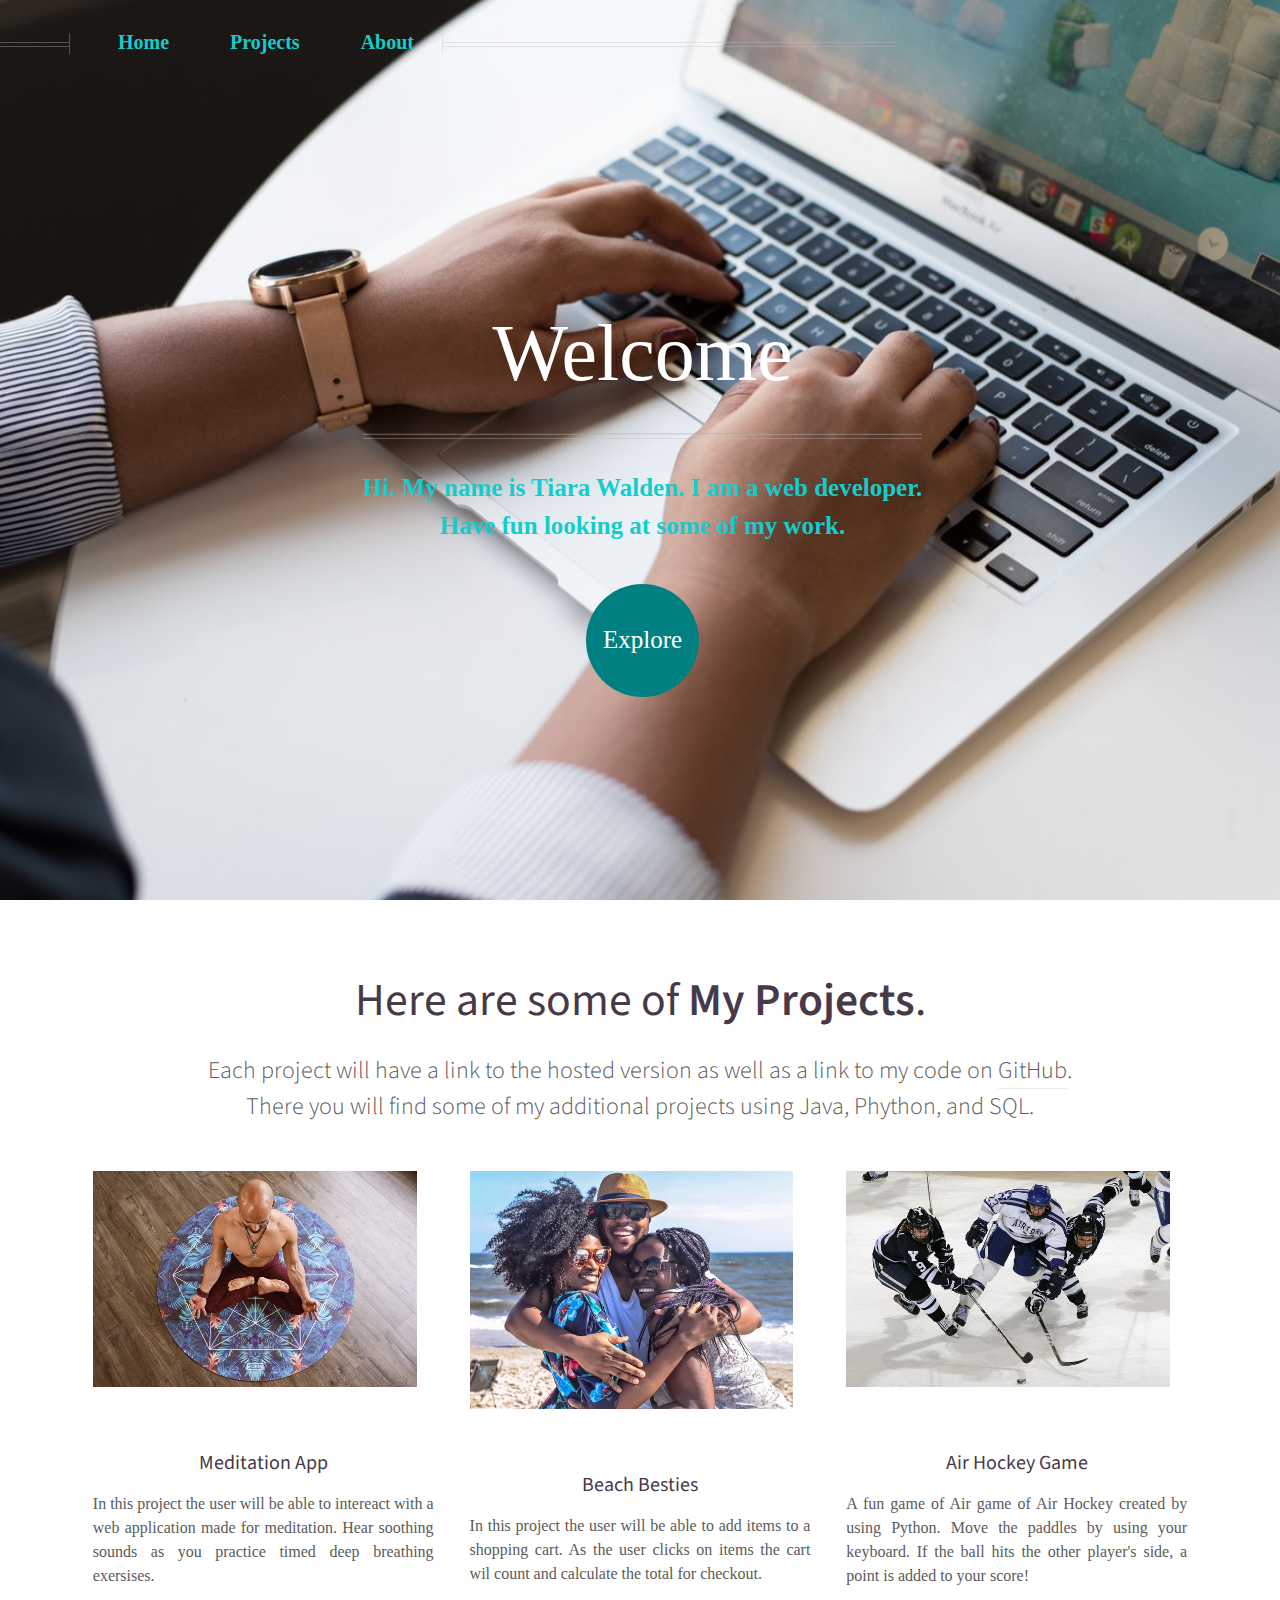
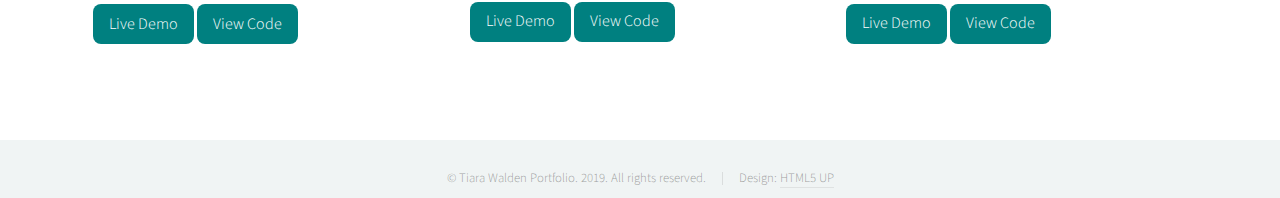
==== index.html @ 6668cae2 "Add files via upload" ====
<!DOCTYPE HTML>

<html>
	<head>
		<title>Tiara Walden's Portfolio</title>
		<meta charset="utf-8" />
		<meta name="viewport" content="width=device-width, initial-scale=1, user-scalable=no" />
		<link rel="stylesheet" href="assets/css/main.css" />
		<noscript><link rel="stylesheet" href="assets/css/noscript.css" /></noscript>
	</head>
	<body class="homepage is-preload">
		<div id="page-wrapper">

			<!-- Header -->
				<div id="header">

					<!-- Inner -->
						<div class="inner">
							<header>
								<h1><a href="index.html" id="logo">Welcome</a></h1>
								<hr />
								
								<p>Hi. My name is Tiara Walden. I am a web developer.</p>
								<p>Have fun looking at some of my work.</p>
							</header>
							<br>
							<footer>
								<a href="#banner" class="button">Explore</a>
							</footer>
						</div>

					<!-- Nav -->
					<nav id="nav">
						<ul>
							<li><a href="index.html">Home</a></li>
							<li>
							<a href=#projects>Projects</a></li>
							<li><a href="about_me.html">About</a></li>
						</ul>
					</nav>

				</div>

			<!-- Banner -->
				<section id="banner">
					<header>
						<h2>Here are some of <strong>My Projects</strong>.</h2>
						<p>
							Each project will have a link to the hosted version as well as a link to my code on <a href="http://github.com" target="_blank">GitHub</a>.
							<br>There you will find some of my additional projects using Java, Phython, and SQL. 
						</p>
					</header>
				</section>
	
			<!-- Main -->
			<div class="wrapper style1">

				<section id="features" class="container special">
					
					<div class="row" id="projects">

						<article class="col-4 col-12-mobile special">
							<a href="#" class="image featured"><img src="images/meditation.jpg" alt="" /></a>
							<header>
								<h3><a>Meditation App</a></h3>
							</header>
							<p class="project-description">
								In this project the user will be able to intereact with a web application made for meditation. 
								Hear soothing sounds as you practice timed deep breathing exersises. 
							</p>
							<a class="button" href="https://twalden1908.github.io/meditation.github.io/" target="_blank">Live Demo</a>
							<a class="button" href="https://github.com/Twalden1908/meditation.github.io.git" target="_blank">View Code</a>
						</article>

						<article class="col-4 col-12-mobile special">
							<a href="#" class="image featured"><img src="images/girlsonbeach2.jpg" alt="" /></a>
							<header>
								<h3><a href="#">Beach Besties</a></h3>
							</header>
							<p class="project-description"> 
								In this project the user will be able to add items to a shopping cart. 
								As the user clicks on items the cart wil count and calculate the total for checkout. 
								</p>
							<a class="button" href="https://twalden1908.github.io/Beach_Besties/" target="_blank">Live Demo</a>
							<a class="button" href="https://github.com/Twalden1908/Beach_Besties.git" target="_blank">View Code</a>
						</article>

						
						<article class="col-4 col-12-mobile special">
							<a href="#" class="image featured"><img src="images/hockey.jpg" alt="" /></a>
							<header>
								<h3><a href="#">Air Hockey Game </a></h3>
							</header>
							<p class="project-description">
								A fun game of Air game of Air Hockey created by using Python. Move the paddles by using your keyboard.
								If the ball hits the other player's side, a point is added to your score!  
							</p>
							<a class="button" href="#" target="_blank">Live Demo</a>
							<a class="button" href="https://github.com/Twalden1908/AirHockey_py.git" target="_blank">View Code</a>
						</article>

					</div>
				</section>

			</div>
		</div>
			
								
			
								<!-- Copyright -->
									<div class="copyright">
										<ul class="menu">
											<li>&copy; Tiara Walden Portfolio. 2019. All rights reserved.</li><li>Design: <a href="http://html5up.net">HTML5 UP</a></li>
										</ul>
									</div>

							</div>

						</div>
					</div>
				</div>

		</div>
			
							

							</div>

						</div>
					</div>
				</div>

		</div>

		<!-- Scripts -->
			<script src="assets/js/jquery.min.js"></script>
			<script src="assets/js/jquery.dropotron.min.js"></script>
			<script src="assets/js/jquery.scrolly.min.js"></script>
			<script src="assets/js/jquery.scrollex.min.js"></script>
			<script src="assets/js/browser.min.js"></script>
			<script src="assets/js/breakpoints.min.js"></script>
			<script src="assets/js/util.js"></script>
			<script src="assets/js/main.js"></script>

	</body>
</html>
---- assets/css/main.css ----
@import url("https://fonts.googleapis.com/css?family=Source+Sans+Pro:300,300italic,400,400italic,600");
@import url("fontawesome-all.min.css");

html, body, div, span, applet, object,
iframe, h1, h2, h3, h4, h5, h6, p, blockquote,
pre, a, abbr, acronym, address, big, cite,
code, del, dfn, em, img, ins, kbd, q, s, samp,
small, strike, strong, sub, sup, tt, var, b,
u, i, center, dl, dt, dd, ol, ul, li, fieldset,
form, label, legend, table, caption, tbody,
tfoot, thead, tr, th, td, article, aside,
canvas, details, embed, figure, figcaption,
footer, header, hgroup, menu, nav, output, ruby,
section, summary, time, mark, audio, video {
	margin: 0;
	padding: 0;
	border: 0;
	font-size: 100%;
	font: inherit;
	vertical-align: baseline;}

article, aside, details, figcaption, figure,
footer, header, hgroup, menu, nav, section {
	display: block;}

body {
	line-height: 1;
}

ol, ul {
	list-style: none;
}

blockquote, q {
	quotes: none;
}

	blockquote:before, blockquote:after, q:before, q:after {
		content: '';
		content: none;
	}

table {
	border-collapse: collapse;
	border-spacing: 0;
}

body {
	-webkit-text-size-adjust: none;
}

mark {
	background-color: transparent;
	color: inherit;
}

input::-moz-focus-inner {
	border: 0;
	padding: 0;
}

input, select, textarea {
	-moz-appearance: none;
	-webkit-appearance: none;
	-ms-appearance: none;
	appearance: none;
}

/* Basic */

	html {
		box-sizing: border-box;
	}

	*, *:before, *:after {
		box-sizing: inherit;
	}

	body {
		background: #f0f4f4;
		color: #5b5b5b;
		font-size: 15pt;
		line-height: 1.85em;
		font-family: 'Source Sans Pro', sans-serif;
		font-weight: 300;
	}

		body.is-preload *, body.is-preload *:before, body.is-preload *:after {
			-moz-animation: none !important;
			-webkit-animation: none !important;
			-ms-animation: none !important;
			animation: none !important;
			-moz-transition: none !important;
			-webkit-transition: none !important;
			-ms-transition: none !important;
			transition: none !important;
		}

	input, textarea, select {
		font-size: 15pt;
		line-height: 1.85em;
		font-family: 'Source Sans Pro', sans-serif;
		font-weight: 300;
	}

	h1, h2, h3, h4, h5, h6 {
		font-weight: 400;
		color: #483949;
		line-height: 1.25em;
	}

	h1 a, h2 a, h3 a, h4 a, h5 a, h6 a {
		color: inherit;
		text-decoration: none;
		border-bottom-color: transparent;
	}

	h1 strong, h2 strong, h3 strong, h4 strong, h5 strong, h6 strong {
		font-weight: 600;
	}

	h2 {
		font-size: 2.85em;
	}

	h3 {
		font-size: 1.25em;
	}

	h4 {
		font-size: 1em;
		margin: 0 0 0.25em 0;
	}

	strong, b {
		font-weight: 400;
		color: #483949;
	}

	em, i {
		font-style: italic;
	}

	a {
		color: inherit;
		border-bottom: solid 1px rgba(128, 128, 128, 0.15);
		text-decoration: none;
		-moz-transition: background-color 0.35s ease-in-out, color 0.35s ease-in-out, border-bottom-color 0.35s ease-in-out;
		-webkit-transition: background-color 0.35s ease-in-out, color 0.35s ease-in-out, border-bottom-color 0.35s ease-in-out;
		-ms-transition: background-color 0.35s ease-in-out, color 0.35s ease-in-out, border-bottom-color 0.35s ease-in-out;
		transition: background-color 0.35s ease-in-out, color 0.35s ease-in-out, border-bottom-color 0.35s ease-in-out;
	}

		a:hover {
			color: lightblue;
			border-bottom-color: transparent;
		}

	sub {
		position: relative;
		top: 0.5em;
		font-size: 0.8em;
	}

	sup {
		position: relative;
		top: -0.5em;
		font-size: 0.8em;
	}

	blockquote {
		border-left: solid 0.5em #ddd;
		padding: 1em 0 1em 2em;
		font-style: italic;
	}

	p, ul, ol, dl, table {
		margin-bottom: 1em;
	}

	p {
		text-align: justify;
	}

	br.clear {
		clear: both;
	}

	hr {
		position: relative;
		display: block;
		border: 0;
		top: 4.5em;
		margin-bottom: 9em;
		height: 6px;
		border-top: solid 1px rgba(128, 128, 128, 0.2);
		border-bottom: solid 1px rgba(128, 128, 128, 0.2);
	}

		hr:before, hr:after {
			content: '';
			position: absolute;
			top: -8px;
			display: block;
			width: 1px;
			height: 21px;
			background: rgba(128, 128, 128, 0.2);
		}

		hr:before {
			left: -1px;
		}

		hr:after {
			right: -1px;
		}

	.timestamp {
		color: rgba(128, 128, 128, 0.75);
		font-size: 0.8em;
	}

/* Container */

	.container {
		margin: 0 auto;
		max-width: 90%;
		flex:1;
	}

		@media screen and (max-width: 1680px) {

			.container {
				width: 1200px;
			}

		}

		@media screen and (max-width: 1280px) {

			.container {
				width: 100%;
			}

		}

		@media screen and (max-width: 960px) {

			.container {
				width: 100%;
			}

		}

		@media screen and (max-width: 840px) {

			.container {
				width: 100%;
			}

		}

		@media screen and (max-width: 736px) {

			.container {
				width: 100%;
			}

		}

/* Row */

	.row {
		display: flex;
		flex-wrap: wrap;
		box-sizing: content-box;
		align-items: center; 
	}

		.row > * {
			box-sizing: 80%;
		}

		.row.gtr-uniform > * > :last-child {
			margin-bottom: 0;
		}

		.row.aln-left {
			justify-content: flex-start;
		}

		.row.aln-center {
			justify-content: center;
		}

		.row.aln-right {
			justify-content: flex-end;
		}

		.row.aln-top {
			align-items: flex-start;
		}

		.row.aln-middle {
			align-items: center;
		}

		.row.aln-bottom {
			align-items: flex-end;
		}

		.row > .imp {
			order: -1;
		}

		.row > .col-1 {
			width: 8.33333%;
		}

		.row > .off-1 {
			margin-left: 8.33333%;
		}

		.row > .col-2 {
			width: 16.66667%;
		}

		.row > .off-2 {
			margin-left: 16.66667%;
		}

		.row > .col-3 {
			width: 25%;
		}

		.row > .off-3 {
			margin-left: 25%;
		}

		.row > .col-4 {
			width: 33.33333%;
		}

		.row > .off-4 {
			margin-left: 33.33333%;
		}

		.row > .col-5 {
			width: 41.66667%;
		}

		.row > .off-5 {
			margin-left: 41.66667%;
		}

		.row > .col-6 {
			width: 50%;
		}

		.row > .off-6 {
			margin-left: 50%;
		}

		.row > .col-7 {
			width: 58.33333%;
		}

		.row > .off-7 {
			margin-left: 58.33333%;
		}

		.row > .col-8 {
			width: 66.66667%;
		}

		.row > .off-8 {
			margin-left: 66.66667%;
		}

		.row > .col-9 {
			width: 75%;
		}

		.row > .off-9 {
			margin-left: 75%;
		}

		.row > .col-10 {
			width: 83.33333%;
		}

		.row > .off-10 {
			margin-left: 83.33333%;
		}

		.row > .col-11 {
			width: 91.66667%;
		}

		.row > .off-11 {
			margin-left: 91.66667%;
		}

		.row > .col-12 {
			width: 100%;
		}

		.row > .off-12 {
			margin-left: 100%;
		}

		.row.gtr-0 {
			margin-top: 0px;
			margin-left: 0px;
		}

			.row.gtr-0 > * {
				padding: 0px 0 0 0px;
			}

			.row.gtr-0.gtr-uniform {
				margin-top: 0px;
			}

				.row.gtr-0.gtr-uniform > * {
					padding-top: 0px;
				}

		.row.gtr-25 {
			margin-top: -10px;
			margin-left: -10px;
		}

			.row.gtr-25 > * {
				padding: 10px 0 0 10px;
			}

			.row.gtr-25.gtr-uniform {
				margin-top: -10px;
			}

				.row.gtr-25.gtr-uniform > * {
					padding-top: 10px;
				}

		.row.gtr-50 {
			margin-top: -20px;
			margin-left: -20px;
		}

			.row.gtr-50 > * {
				padding: 20px 0 0 20px;
			}

			.row.gtr-50.gtr-uniform {
				margin-top: -20px;
			}

				.row.gtr-50.gtr-uniform > * {
					padding-top: 20px;
				}

		.row {
			margin-top: -40px;
			margin-left: -40px;
		}

			.row > * {
				padding: 40px 0 0 40px;
			}

			.row.gtr-uniform {
				margin-top: -40px;
			}

				.row.gtr-uniform > * {
					padding-top: 40px;
				}

		.row.gtr-150 {
			margin-top: -60px;
			margin-left: -60px;
		}

			.row.gtr-150 > * {
				padding: 60px 0 0 60px;
			}

			.row.gtr-150.gtr-uniform {
				margin-top: -60px;
			}

				.row.gtr-150.gtr-uniform > * {
					padding-top: 60px;
				}

		.row.gtr-200 {
			margin-top: -80px;
			margin-left: -80px;
		}

			.row.gtr-200 > * {
				padding: 80px 0 0 80px;
			}

			.row.gtr-200.gtr-uniform {
				margin-top: -80px;
			}

				.row.gtr-200.gtr-uniform > * {
					padding-top: 80px;
				}

		@media screen and (max-width: 1680px) {

			.row {
				display: flex;
				flex-wrap: wrap;
				box-sizing: border-box;
				align-items: stretch;
			}

				.row > * {
					box-sizing: border-box;
				}

				.row.gtr-uniform > * > :last-child {
					margin-bottom: 0;
				}

				.row.aln-left {
					justify-content: flex-start;
				}

				.row.aln-center {
					justify-content: center;
				}

				.row.aln-right {
					justify-content: flex-end;
				}

				.row.aln-top {
					align-items: flex-start;
				}

				.row.aln-middle {
					align-items: center;
				}

				.row.aln-bottom {
					align-items: flex-end;
				}

				.row > .imp-wide {
					order: -1;
				}

				.row > .col-1-wide {
					width: 8.33333%;
				}

				.row > .off-1-wide {
					margin-left: 8.33333%;
				}

				.row > .col-2-wide {
					width: 16.66667%;
				}

				.row > .off-2-wide {
					margin-left: 16.66667%;
				}

				.row > .col-3-wide {
					width: 25%;
				}

				.row > .off-3-wide {
					margin-left: 25%;
				}

				.row > .col-4-wide {
					width: 33.33333%;
				}

				.row > .off-4-wide {
					margin-left: 33.33333%;
				}

				.row > .col-5-wide {
					width: 41.66667%;
				}

				.row > .off-5-wide {
					margin-left: 41.66667%;
				}

				.row > .col-6-wide {
					width: 50%;
				}

				.row > .off-6-wide {
					margin-left: 50%;
				}

				.row > .col-7-wide {
					width: 58.33333%;
				}

				.row > .off-7-wide {
					margin-left: 58.33333%;
				}

				.row > .col-8-wide {
					width: 66.66667%;
				}

				.row > .off-8-wide {
					margin-left: 66.66667%;
				}

				.row > .col-9-wide {
					width: 75%;
				}

				.row > .off-9-wide {
					margin-left: 75%;
				}

				.row > .col-10-wide {
					width: 83.33333%;
				}

				.row > .off-10-wide {
					margin-left: 83.33333%;
				}

				.row > .col-11-wide {
					width: 91.66667%;
				}

				.row > .off-11-wide {
					margin-left: 91.66667%;
				}

				.row > .col-12-wide {
					width: 100%;
				}

				.row > .off-12-wide {
					margin-left: 100%;
				}

				.row.gtr-0 {
					margin-top: 0px;
					margin-left: 0px;
				}

					.row.gtr-0 > * {
						padding: 0px 0 0 0px;
					}

					.row.gtr-0.gtr-uniform {
						margin-top: 0px;
					}

						.row.gtr-0.gtr-uniform > * {
							padding-top: 0px;
						}

				.row.gtr-25 {
					margin-top: -10px;
					margin-left: -10px;
				}

					.row.gtr-25 > * {
						padding: 10px 0 0 10px;
					}

					.row.gtr-25.gtr-uniform {
						margin-top: -10px;
					}

						.row.gtr-25.gtr-uniform > * {
							padding-top: 10px;
						}

				.row.gtr-50 {
					margin-top: -20px;
					margin-left: -20px;
				}

					.row.gtr-50 > * {
						padding: 20px 0 0 20px;
					}

					.row.gtr-50.gtr-uniform {
						margin-top: -20px;
					}

						.row.gtr-50.gtr-uniform > * {
							padding-top: 20px;
						}

				.row {
					margin-top: -40px;
					margin-left: -40px;
				}

					.row > * {
						padding: 40px 0 0 40px;
					}

					.row.gtr-uniform {
						margin-top: -40px;
					}

						.row.gtr-uniform > * {
							padding-top: 40px;
						}

				.row.gtr-150 {
					margin-top: -60px;
					margin-left: -60px;
				}

					.row.gtr-150 > * {
						padding: 60px 0 0 60px;
					}

					.row.gtr-150.gtr-uniform {
						margin-top: -60px;
					}

						.row.gtr-150.gtr-uniform > * {
							padding-top: 60px;
						}

				.row.gtr-200 {
					margin-top: -80px;
					margin-left: -80px;
				}

					.row.gtr-200 > * {
						padding: 80px 0 0 80px;
					}

					.row.gtr-200.gtr-uniform {
						margin-top: -80px;
					}

						.row.gtr-200.gtr-uniform > * {
							padding-top: 80px;
						}

		}

		@media screen and (max-width: 1280px) {

			.row {
				display: flex;
				flex-wrap: wrap;
				box-sizing: border-box;
				align-items: stretch;
			}

				.row > * {
					box-sizing: border-box;
				}

				.row.gtr-uniform > * > :last-child {
					margin-bottom: 0;
				}

				.row.aln-left {
					justify-content: flex-start;
				}

				.row.aln-center {
					justify-content: center;
				}

				.row.aln-right {
					justify-content: flex-end;
				}

				.row.aln-top {
					align-items: flex-start;
				}

				.row.aln-middle {
					align-items: center;
				}

				.row.aln-bottom {
					align-items: flex-end;
				}

				.row > .imp-normal {
					order: -1;
				}

				.row > .col-1-normal {
					width: 8.33333%;
				}

				.row > .off-1-normal {
					margin-left: 8.33333%;
				}

				.row > .col-2-normal {
					width: 16.66667%;
				}

				.row > .off-2-normal {
					margin-left: 16.66667%;
				}

				.row > .col-3-normal {
					width: 25%;
				}

				.row > .off-3-normal {
					margin-left: 25%;
				}

				.row > .col-4-normal {
					width: 33.33333%;
				}

				.row > .off-4-normal {
					margin-left: 33.33333%;
				}

				.row > .col-5-normal {
					width: 41.66667%;
				}

				.row > .off-5-normal {
					margin-left: 41.66667%;
				}

				.row > .col-6-normal {
					width: 50%;
				}

				.row > .off-6-normal {
					margin-left: 50%;
				}

				.row > .col-7-normal {
					width: 58.33333%;
				}

				.row > .off-7-normal {
					margin-left: 58.33333%;
				}

				.row > .col-8-normal {
					width: 66.66667%;
				}

				.row > .off-8-normal {
					margin-left: 66.66667%;
				}

				.row > .col-9-normal {
					width: 75%;
				}

				.row > .off-9-normal {
					margin-left: 75%;
				}

				.row > .col-10-normal {
					width: 83.33333%;
				}

				.row > .off-10-normal {
					margin-left: 83.33333%;
				}

				.row > .col-11-normal {
					width: 91.66667%;
				}

				.row > .off-11-normal {
					margin-left: 91.66667%;
				}

				.row > .col-12-normal {
					width: 100%;
				}

				.row > .off-12-normal {
					margin-left: 100%;
				}

				.row.gtr-0 {
					margin-top: 0px;
					margin-left: 0px;
				}

					.row.gtr-0 > * {
						padding: 0px 0 0 0px;
					}

					.row.gtr-0.gtr-uniform {
						margin-top: 0px;
					}

						.row.gtr-0.gtr-uniform > * {
							padding-top: 0px;
						}

				.row.gtr-25 {
					margin-top: -9px;
					margin-left: -9px;
				}

					.row.gtr-25 > * {
						padding: 9px 0 0 9px;
					}

					.row.gtr-25.gtr-uniform {
						margin-top: -9px;
					}

						.row.gtr-25.gtr-uniform > * {
							padding-top: 9px;
						}

				.row.gtr-50 {
					margin-top: -18px;
					margin-left: -18px;
				}

					.row.gtr-50 > * {
						padding: 18px 0 0 18px;
					}

					.row.gtr-50.gtr-uniform {
						margin-top: -18px;
					}

						.row.gtr-50.gtr-uniform > * {
							padding-top: 18px;
						}

				.row {
					margin-top: -36px;
					margin-left: -36px;
				}

					.row > * {
						padding: 36px 0 0 36px;
					}

					.row.gtr-uniform {
						margin-top: -36px;
					}

						.row.gtr-uniform > * {
							padding-top: 36px;
						}

				.row.gtr-150 {
					margin-top: -54px;
					margin-left: -54px;
				}

					.row.gtr-150 > * {
						padding: 54px 0 0 54px;
					}

					.row.gtr-150.gtr-uniform {
						margin-top: -54px;
					}

						.row.gtr-150.gtr-uniform > * {
							padding-top: 54px;
						}

				.row.gtr-200 {
					margin-top: -72px;
					margin-left: -72px;
				}

					.row.gtr-200 > * {
						padding: 72px 0 0 72px;
					}

					.row.gtr-200.gtr-uniform {
						margin-top: -72px;
					}

						.row.gtr-200.gtr-uniform > * {
							padding-top: 72px;
						}

		}

		@media screen and (max-width: 960px) {

			.row {
				display: flex;
				flex-wrap: wrap;
				box-sizing: border-box;
				align-items: stretch;
			}

				.row > * {
					box-sizing: border-box;
				}

				.row.gtr-uniform > * > :last-child {
					margin-bottom: 0;
				}

				.row.aln-left {
					justify-content: flex-start;
				}

				.row.aln-center {
					justify-content: center;
				}

				.row.aln-right {
					justify-content: flex-end;
				}

				.row.aln-top {
					align-items: flex-start;
				}

				.row.aln-middle {
					align-items: center;
				}

				.row.aln-bottom {
					align-items: flex-end;
				}

				.row > .imp-narrow {
					order: -1;
				}

				.row > .col-1-narrow {
					width: 8.33333%;
				}

				.row > .off-1-narrow {
					margin-left: 8.33333%;
				}

				.row > .col-2-narrow {
					width: 16.66667%;
				}

				.row > .off-2-narrow {
					margin-left: 16.66667%;
				}

				.row > .col-3-narrow {
					width: 25%;
				}

				.row > .off-3-narrow {
					margin-left: 25%;
				}

				.row > .col-4-narrow {
					width: 33.33333%;
				}

				.row > .off-4-narrow {
					margin-left: 33.33333%;
				}

				.row > .col-5-narrow {
					width: 41.66667%;
				}

				.row > .off-5-narrow {
					margin-left: 41.66667%;
				}

				.row > .col-6-narrow {
					width: 50%;
				}

				.row > .off-6-narrow {
					margin-left: 50%;
				}

				.row > .col-7-narrow {
					width: 58.33333%;
				}

				.row > .off-7-narrow {
					margin-left: 58.33333%;
				}

				.row > .col-8-narrow {
					width: 66.66667%;
				}

				.row > .off-8-narrow {
					margin-left: 66.66667%;
				}

				.row > .col-9-narrow {
					width: 75%;
				}

				.row > .off-9-narrow {
					margin-left: 75%;
				}

				.row > .col-10-narrow {
					width: 83.33333%;
				}

				.row > .off-10-narrow {
					margin-left: 83.33333%;
				}

				.row > .col-11-narrow {
					width: 91.66667%;
				}

				.row > .off-11-narrow {
					margin-left: 91.66667%;
				}

				.row > .col-12-narrow {
					width: 100%;
				}

				.row > .off-12-narrow {
					margin-left: 100%;
				}

				.row.gtr-0 {
					margin-top: 0px;
					margin-left: 0px;
				}

					.row.gtr-0 > * {
						padding: 0px 0 0 0px;
					}

					.row.gtr-0.gtr-uniform {
						margin-top: 0px;
					}

						.row.gtr-0.gtr-uniform > * {
							padding-top: 0px;
						}

				.row.gtr-25 {
					margin-top: -8px;
					margin-left: -8px;
				}

					.row.gtr-25 > * {
						padding: 8px 0 0 8px;
					}

					.row.gtr-25.gtr-uniform {
						margin-top: -8px;
					}

						.row.gtr-25.gtr-uniform > * {
							padding-top: 8px;
						}

				.row.gtr-50 {
					margin-top: -16px;
					margin-left: -16px;
				}

					.row.gtr-50 > * {
						padding: 16px 0 0 16px;
					}

					.row.gtr-50.gtr-uniform {
						margin-top: -16px;
					}

						.row.gtr-50.gtr-uniform > * {
							padding-top: 16px;
						}

				.row {
					margin-top: -32px;
					margin-left: -32px;
				}

					.row > * {
						padding: 32px 0 0 32px;
					}

					.row.gtr-uniform {
						margin-top: -32px;
					}

						.row.gtr-uniform > * {
							padding-top: 32px;
						}

				.row.gtr-150 {
					margin-top: -48px;
					margin-left: -48px;
				}

					.row.gtr-150 > * {
						padding: 48px 0 0 48px;
					}

					.row.gtr-150.gtr-uniform {
						margin-top: -48px;
					}

						.row.gtr-150.gtr-uniform > * {
							padding-top: 48px;
						}

				.row.gtr-200 {
					margin-top: -64px;
					margin-left: -64px;
				}

					.row.gtr-200 > * {
						padding: 64px 0 0 64px;
					}

					.row.gtr-200.gtr-uniform {
						margin-top: -64px;
					}

						.row.gtr-200.gtr-uniform > * {
							padding-top: 64px;
						}

		}

		@media screen and (max-width: 840px) {

			.row {
				display: flex;
				flex-wrap: wrap;
				box-sizing: border-box;
				align-items: stretch;
			}

				.row > * {
					box-sizing: border-box;
				}

				.row.gtr-uniform > * > :last-child {
					margin-bottom: 0;
				}

				.row.aln-left {
					justify-content: flex-start;
				}

				.row.aln-center {
					justify-content: center;
				}

				.row.aln-right {
					justify-content: flex-end;
				}

				.row.aln-top {
					align-items: flex-start;
				}

				.row.aln-middle {
					align-items: center;
				}

				.row.aln-bottom {
					align-items: flex-end;
				}

				.row > .imp-narrower {
					order: -1;
				}

				.row > .col-1-narrower {
					width: 8.33333%;
				}

				.row > .off-1-narrower {
					margin-left: 8.33333%;
				}

				.row > .col-2-narrower {
					width: 16.66667%;
				}

				.row > .off-2-narrower {
					margin-left: 16.66667%;
				}

				.row > .col-3-narrower {
					width: 25%;
				}

				.row > .off-3-narrower {
					margin-left: 25%;
				}

				.row > .col-4-narrower {
					width: 33.33333%;
				}

				.row > .off-4-narrower {
					margin-left: 33.33333%;
				}

				.row > .col-5-narrower {
					width: 41.66667%;
				}

				.row > .off-5-narrower {
					margin-left: 41.66667%;
				}

				.row > .col-6-narrower {
					width: 50%;
				}

				.row > .off-6-narrower {
					margin-left: 50%;
				}

				.row > .col-7-narrower {
					width: 58.33333%;
				}

				.row > .off-7-narrower {
					margin-left: 58.33333%;
				}

				.row > .col-8-narrower {
					width: 66.66667%;
				}

				.row > .off-8-narrower {
					margin-left: 66.66667%;
				}

				.row > .col-9-narrower {
					width: 75%;
				}

				.row > .off-9-narrower {
					margin-left: 75%;
				}

				.row > .col-10-narrower {
					width: 83.33333%;
				}

				.row > .off-10-narrower {
					margin-left: 83.33333%;
				}

				.row > .col-11-narrower {
					width: 91.66667%;
				}

				.row > .off-11-narrower {
					margin-left: 91.66667%;
				}

				.row > .col-12-narrower {
					width: 100%;
				}

				.row > .off-12-narrower {
					margin-left: 100%;
				}

				.row.gtr-0 {
					margin-top: 0px;
					margin-left: 0px;
				}

					.row.gtr-0 > * {
						padding: 0px 0 0 0px;
					}

					.row.gtr-0.gtr-uniform {
						margin-top: 0px;
					}

						.row.gtr-0.gtr-uniform > * {
							padding-top: 0px;
						}

				.row.gtr-25 {
					margin-top: -8px;
					margin-left: -8px;
				}

					.row.gtr-25 > * {
						padding: 8px 0 0 8px;
					}

					.row.gtr-25.gtr-uniform {
						margin-top: -8px;
					}

						.row.gtr-25.gtr-uniform > * {
							padding-top: 8px;
						}

				.row.gtr-50 {
					margin-top: -16px;
					margin-left: -16px;
				}

					.row.gtr-50 > * {
						padding: 16px 0 0 16px;
					}

					.row.gtr-50.gtr-uniform {
						margin-top: -16px;
					}

						.row.gtr-50.gtr-uniform > * {
							padding-top: 16px;
						}

				.row {
					margin-top: -32px;
					margin-left: -32px;
				}

					.row > * {
						padding: 32px 0 0 32px;
					}

					.row.gtr-uniform {
						margin-top: -32px;
					}

						.row.gtr-uniform > * {
							padding-top: 32px;
						}

				.row.gtr-150 {
					margin-top: -48px;
					margin-left: -48px;
				}

					.row.gtr-150 > * {
						padding: 48px 0 0 48px;
					}

					.row.gtr-150.gtr-uniform {
						margin-top: -48px;
					}

						.row.gtr-150.gtr-uniform > * {
							padding-top: 48px;
						}

				.row.gtr-200 {
					margin-top: -64px;
					margin-left: -64px;
				}

					.row.gtr-200 > * {
						padding: 64px 0 0 64px;
					}

					.row.gtr-200.gtr-uniform {
						margin-top: -64px;
					}

						.row.gtr-200.gtr-uniform > * {
							padding-top: 64px;
						}

		}

		@media screen and (max-width: 736px) {

			.row {
				display: flex;
				flex-wrap: wrap;
				box-sizing: border-box;
				align-items: stretch;
			}

				.row > * {
					box-sizing: border-box;
				}

				.row.gtr-uniform > * > :last-child {
					margin-bottom: 0;
				}

				.row.aln-left {
					justify-content: flex-start;
				}

				.row.aln-center {
					justify-content: center;
				}

				.row.aln-right {
					justify-content: flex-end;
				}

				.row.aln-top {
					align-items: flex-start;
				}

				.row.aln-middle {
					align-items: center;
				}

				.row.aln-bottom {
					align-items: flex-end;
				}

				.row > .imp-mobile {
					order: -1;
				}

				.row > .col-1-mobile {
					width: 8.33333%;
				}

				.row > .off-1-mobile {
					margin-left: 8.33333%;
				}

				.row > .col-2-mobile {
					width: 16.66667%;
				}

				.row > .off-2-mobile {
					margin-left: 16.66667%;
				}

				.row > .col-3-mobile {
					width: 25%;
				}

				.row > .off-3-mobile {
					margin-left: 25%;
				}

				.row > .col-4-mobile {
					width: 33.33333%;
				}

				.row > .off-4-mobile {
					margin-left: 33.33333%;
				}

				.row > .col-5-mobile {
					width: 41.66667%;
				}

				.row > .off-5-mobile {
					margin-left: 41.66667%;
				}

				.row > .col-6-mobile {
					width: 50%;
				}

				.row > .off-6-mobile {
					margin-left: 50%;
				}

				.row > .col-7-mobile {
					width: 58.33333%;
				}

				.row > .off-7-mobile {
					margin-left: 58.33333%;
				}

				.row > .col-8-mobile {
					width: 66.66667%;
				}

				.row > .off-8-mobile {
					margin-left: 66.66667%;
				}

				.row > .col-9-mobile {
					width: 75%;
				}

				.row > .off-9-mobile {
					margin-left: 75%;
				}

				.row > .col-10-mobile {
					width: 83.33333%;
				}

				.row > .off-10-mobile {
					margin-left: 83.33333%;
				}

				.row > .col-11-mobile {
					width: 91.66667%;
				}

				.row > .off-11-mobile {
					margin-left: 91.66667%;
				}

				.row > .col-12-mobile {
					width: 100%;
				}

				.row > .off-12-mobile {
					margin-left: 100%;
				}

				.row.gtr-0 {
					margin-top: 0px;
					margin-left: 0px;
				}

					.row.gtr-0 > * {
						padding: 0px 0 0 0px;
					}

					.row.gtr-0.gtr-uniform {
						margin-top: 0px;
					}

						.row.gtr-0.gtr-uniform > * {
							padding-top: 0px;
						}

				.row.gtr-25 {
					margin-top: -5px;
					margin-left: -5px;
				}

					.row.gtr-25 > * {
						padding: 5px 0 0 5px;
					}

					.row.gtr-25.gtr-uniform {
						margin-top: -5px;
					}

						.row.gtr-25.gtr-uniform > * {
							padding-top: 5px;
						}

				.row.gtr-50 {
					margin-top: -10px;
					margin-left: -10px;
				}

					.row.gtr-50 > * {
						padding: 10px 0 0 10px;
					}

					.row.gtr-50.gtr-uniform {
						margin-top: -10px;
					}

						.row.gtr-50.gtr-uniform > * {
							padding-top: 10px;
						}

				.row {
					margin-top: -20px;
					margin-left: -20px;
				}

					.row > * {
						padding: 20px 0 0 20px;
					}

					.row.gtr-uniform {
						margin-top: -20px;
					}

						.row.gtr-uniform > * {
							padding-top: 20px;
						}

				.row.gtr-150 {
					margin-top: -30px;
					margin-left: -30px;
				}

					.row.gtr-150 > * {
						padding: 30px 0 0 30px;
					}

					.row.gtr-150.gtr-uniform {
						margin-top: -30px;
					}

						.row.gtr-150.gtr-uniform > * {
							padding-top: 30px;
						}

				.row.gtr-200 {
					margin-top: -40px;
					margin-left: -40px;
				}

					.row.gtr-200 > * {
						padding: 40px 0 0 40px;
					}

					.row.gtr-200.gtr-uniform {
						margin-top: -40px;
					}

						.row.gtr-200.gtr-uniform > * {
							padding-top: 40px;
						}

		}
/* Sections/Article */
.project-description{
		font-family:georgia;
		
		}

/* Sections/Article */

	section, article {
		margin-bottom: 3em;
	}

		section > :last-child, section:last-child, article > :last-child, article:last-child {
			margin-bottom: 0;
		}

		section.special > header, section.special > footer, article.special > header, article.special > footer {
			text-align: center;
		}

	.row > section, .row > article {
		margin-bottom: 0;
	}

	header {
		margin: 0 0 1em 0;
	}

		header > p {
			display: block;
			font-size: 1.5em;
			margin: 1em 0 2em 0;
			line-height: 1.5em;
			text-align: inherit;
		}

	footer {
		margin: 2.5em 0 0 0;
	}

/* Image */

	.image {
		position: relative;
		display: inline-block;
		border: 0;
		outline: 0;
	}

		.image img {
			display: block;
			width: 100%;
		}

		.image.fit {
			display: block;
			width: 100%;
		}

		.image.featured {
			display: block;
			width: 95%;
			margin: 0 0 4em 0;
		}

		.image.left {
			float: left;
			margin: 0 2em 2em 0;
		}

		.image.centered {
			display: block;
			margin: 0 0 2em 0;
		}

			.image.centered img {
				margin: 0 auto;
				width: auto;
			}

/* List */

	ul {
		list-style: disc;
		padding-left: 1em;
	}

		ul li {
			padding-left: 0.5em;
		}

	ol {
		list-style: decimal;
		padding-left: 1.25em;
	}

		ol li {
			padding-left: 0.25em;
		}

/* Actions */

	ul.actions {
		margin: 3em 0 0 0;
		list-style: none;
		padding-left: 0;
	}

		form ul.actions {
			margin-top: 0;
		}

		ul.actions li {
			display: inline-block;
			margin: 0 0.75em 0 0.75em;
			padding-left: 0;
		}

			ul.actions li:first-child {
				margin-left: 0;
			}

			ul.actions li:last-child {
				margin-right: 0;
			}

/* Divided */

	ul.divided {
		list-style: none;
		padding-left: 0;
	}

		ul.divided li {
			border-top: solid 1px rgba(128, 128, 128, 0.2);
			padding-top: 1.5em;
			margin-top: 1.5em;
			padding-left: 0;
		}

			ul.divided li:first-child {
				border-top: 0;
				padding-top: 0;
				margin-top: 0;
			}

/* Menu */

	ul.menu {
		height: 1em;
		line-height: 1em;
		list-style: none;
		padding-left: 0;
	}

		ul.menu li {
			display: inline-block;
			border-left: solid 1px rgba(128, 128, 128, 0.2);
			padding-left: 1.25em;
			margin-left: 1.25em;
		}

			ul.menu li:first-child {
				border-left: 0;
				padding-left: 0;
				margin-left: 0;
			}

/* Icons */

	.connectionicons {
		position: relative;
		background: rgba(128, 128, 128, 0.05);
		border-radius: 4em;
		cursor: default;
		
	}

		ul.icons li {
			display: inline-block;
			padding-left: 0;
		}

			ul.icons li a {
				display: inline-block;
				background: none;
				width: 50em;
				height: 50em;
				line-height: 50em;
				text-align: center;
				border-radius: 100%;
				border: 0;
				color: inherit;
			}

				ul.icons li a:hover {
					color: lightblue; 
				}

/* Form */

	form label {
		display: block;
		font-weight: 400;
		color: #483949;
		margin: 0 0 1em 0;
	}

	form input[type="text"],
	form input[type="email"],
	form input[type="password"],
	form select,
	form textarea {
		-webkit-appearance: none;
		display: block;
		border: 0;
		background: #fafafa;
		width: 100%;
		border-radius: 0.5em;
		border: solid 1px #E5E5E5;
		padding: 1em;
		-moz-transition: background-color 0.35s ease-in-out, border-color 0.35s ease-in-out;
		-webkit-transition: background-color 0.35s ease-in-out, border-color 0.35s ease-in-out;
		-ms-transition: background-color 0.35s ease-in-out, border-color 0.35s ease-in-out;
		transition: background-color 0.35s ease-in-out, border-color 0.35s ease-in-out;
	}

		form input[type="text"]:focus,
		form input[type="email"]:focus,
		form input[type="password"]:focus,
		form select:focus,
		form textarea:focus {
			background: #fff;
			border-color: #df7366;
		}

	form input[type="text"],
	form input[type="email"],
	form input[type="password"],
	form select {
		line-height: 1em;
	}

	form textarea {
		min-height: 9em;
	}

	form ::-webkit-input-placeholder {
		color: #555 !important;
	}

	form :-moz-placeholder {
		color: #555 !important;
	}

	form ::-moz-placeholder {
		color: #555 !important;
	}

	form :-ms-input-placeholder {
		color: #555 !important;
	}

	form ::-moz-focus-inner {
		border: 0;
	}

/* Table */

	table {
		width: 100%;
	}

		table.default {
			width: 100%;
		}

			table.default tbody tr {
				border-top: solid 1px #e5e5e5;
			}

				table.default tbody tr:first-child {
					border-top: 0;
				}

				table.default tbody tr:nth-child(2n+1) {
					background: #fafafa;
				}

			table.default td {
				padding: 0.5em 1em 0.5em 1em;
			}

			table.default th {
				text-align: left;
				font-weight: 400;
				padding: 0.5em 1em 0.5em 1em;
			}

			table.default thead {
				border-bottom: solid 2px #e5e5e5;
			}

			table.default tfoot {
				border-top: solid 2px #e5e5e5;
			}

/* Button */

	
	
	.button {
		position: justify;
		display: inline-flex;
		background:teal;
		color: #fff;
		text-align: center;
		border-radius: 0.5em;
		border-color: #df7366;
		text-decoration: none;
		padding: 0.45em 1em 0.55em 1em;
		border: 0;
		cursor: pointer;
		outline: 0;
		font-weight: 300;
		-moz-transition: background-color 0.35s ease-in-out, color 0.35s ease-in-out, border-bottom-color 0.35s ease-in-out;
		-webkit-transition: background-color 0.35s ease-in-out, color 0.35s ease-in-out, border-bottom-color 0.35s ease-in-out;
		-ms-transition: background-color 0.35s ease-in-out, color 0.35s ease-in-out, border-bottom-color 0.35s ease-in-out;
		transition: background-color 0.35s ease-in-out, color 0.35s ease-in-out, border-bottom-color 0.35s ease-in-out;
	}

		button:hover,
		.button:hover {
			color: #fff;
			background: lightblue;
		}

		
		button.alt,
		.button.alt {
			background: #2B252C;
		}

			input[type="button"].alt:hover,
			input[type="submit"].alt:hover,
			input[type="reset"].alt:hover,
			button.alt:hover,
			.button.alt:hover {
				background: #3B353C;
			}

/* Post */

	.post.stub {
		text-align: center;
	}

		.post.stub header {
			margin: 0;
		}

/* Icons */

	.icon {
		text-decoration: none;
		text-decoration: none;
	}

		.icon:before {
			-moz-osx-font-smoothing: grayscale;
			-webkit-font-smoothing: antialiased;
			display: inline-block;
			font-style: normal;
			font-variant: normal;
			text-rendering: auto;
			line-height: 1;
			text-transform: none !important;
			font-family: 'Font Awesome 5 Free';
			font-weight: 400;
		}

		.icon:before {
			line-height: inherit;
			font-size: 1.25em;
		}

		.icon > .label {
			display: none;
		}

		.icon.solid:before {
			font-weight: 900;
		}

		.icon.brands:before {
			font-family: 'Font Awesome 5 Brands';
		}

		.icon.circled {
			position: relative;
			display: inline-block;
			background: #2b252c;
			color: #fff;
			border-radius: 100%;
			width: 3em;
			height: 3em;
			line-height: 3em;
			text-align: center;
			font-size: 1.25em;
		}

			header .icon.circled {
				margin: 0 0 2em 0;
			}

/* Wrapper */

	.wrapper {
		background: #fff;
		margin: 0 0 2em 0;
		padding: 6em 0 6em 0;
	}

		.wrapper.style2 {
			padding-top: 0;
		}

/* Header */

	#header {
		position: relative;
		background-image: url("../../images/header6.jpg");
		
		background-size: cover;
		background-position: center center;
		background-attachment: fixed;
		color:rgb(21, 204, 204); 
		font-size: 20px;
		font-weight:bold; 
		font-family: georgia, cursive; 
		text-align: center;
		padding: 7.5em 0 2em 0;
		cursor: default;

	}

		#header:before {
			content: '';
			display: inline-block;
			vertical-align: middle;
			height: 100%;
		}

		#header .inner {
			position: relative;
			z-index: 1;
			margin: 0;
			display: inline-block;
			vertical-align: middle;
		}

		#header header {
			display: inline-block;
		}

			#header header > p {
				font-size: 1.25em;
				margin: 0;
			}

		#header h1 {
			color: #fff;
			font-size: 15em;
			line-height: 1em;
		}

			#header h1 a {
				color: inherit;
			}

		#header .button {
			display: inline-block;
			border-radius: 100%;
			width: 4.5em;
			height: 4.5em;
			line-height: 4.5em;
			text-align: center;
			font-size: 1.25em;
			padding: 0;
		}

		#header hr {
			top: 1.5em;
			margin-bottom: 3em;
			border-bottom-color: rgba(192, 192, 192, 0.35);
			box-shadow: inset 0 1px 0 0 rgba(192, 192, 192, 0.35);
		}

			#header hr:before, #header hr:after {
				background: rgba(192, 192, 192, 0.35);
			}

		#header footer {
			margin: 1em 0 0 0;
		}

	body.homepage #header {
		height: 100vh;
		min-height: 40em;
	}

		body.homepage #header h1 {
			font-size: 4em;
		}

		body.homepage #header:after {
			content: '';
			background: #1C0920;
			display: block;
			position: absolute;
			left: 0;
			top: 0;
			width: 100%;
			height: 100%;
			opacity: 0;
			-moz-transition: opacity 2.5s ease-in-out;
			-webkit-transition: opacity 2.5s ease-in-out;
			-ms-transition: opacity 2.5s ease-in-out;
			transition: opacity 2.5s ease-in-out;
			-moz-transition-delay: 0.5s;
			-webkit-transition-delay: 0.5s;
			-ms-transition-delay: 0.5s;
			transition-delay: 0.5s;
		}

	body.homepage.is-preload #header:after {
		opacity: .75;
	}

/* Nav */

	#nav {
		position: absolute;
		top: 0;
		right: 30%;
		width: 100%;
		text-align: center;
		padding: 1.5em 0 1.5em 0;
		z-index: 1;
        overflow: hidden;
        font-weight: bold;
	}

		#nav > ul {
			line-height: 0px;
			position: relative;
			display: inline-block;
			margin: 0;
			height: 21px;
			border-left: solid 1px rgba(192, 192, 192, 0.35);
			border-right: solid 1px rgba(192, 192, 192, 0.35);
		}

			#nav > ul:before, #nav > ul:after {
				content: '';
				display: block;
				width: 300%;
				position: absolute;
				top: 50%;
				margin-top: -2px;
				height: 5px;
				border-top: solid 1px rgba(192, 192, 192, 0.35);
				border-bottom: solid 1px rgba(192, 192, 192, 0.35);
			}

			#nav > ul:before {
				left: 100%;
				margin-left: 1px;
			}

			#nav > ul:after {
				right: 100%;
				margin-right: 1px;
			}

			#nav > ul > li {
				display: inline-block;
				margin: -9px 0.5em 0 0.5em;
				border-radius: 0.5em;
				padding: 0.85em;
				border: solid 1px transparent;
				-moz-transition: color 0.35s ease-in-out, border-color 0.35s ease-in-out;
				-webkit-transition: color 0.35s ease-in-out, border-color 0.35s ease-in-out;
				-ms-transition: color 0.35s ease-in-out, border-color 0.35s ease-in-out;
				transition: color 0.35s ease-in-out, border-color 0.35s ease-in-out;
			}

				#nav > ul > li.active {
					border-color: rgba(192, 192, 192, 0.35);
				}

				#nav > ul > li > a, #nav > ul > li > span {
					display: block;
					color: inherit;
					text-decoration: none;
					border: 0;
					outline: 0;
				}

				#nav > ul > li > ul {
					display: none;
				}

	.dropotron {
		background: rgba(255, 255, 255, 0.975);
		padding: 1em 1.25em 1em 1.25em;
		line-height: 1em;
		height: auto;
		text-align: left;
		border-radius: 0.5em;
		box-shadow: 0 0.15em 0.25em 0 rgba(0, 0, 0, 0.25);
		min-width: 12em;
		margin-top: -1em;
		list-style: none;
	}

		.dropotron li {
			border-top: solid 1px rgba(128, 128, 128, 0.2);
			color: #5b5b5b;
			padding-left: 0;
		}

			.dropotron li:first-child {
				border-top: 0;
			}

			.dropotron li:hover {
				color: #ef8376;
			}

			.dropotron li a, .dropotron li span {
				display: block;
				border: 0;
				padding: 0.5em 0 0.5em 0;
				-moz-transition: color 0.35s ease-in-out;
				-webkit-transition: color 0.35s ease-in-out;
				-ms-transition: color 0.35s ease-in-out;
				transition: color 0.35s ease-in-out;
			}

		.dropotron.level-0 {
			margin-top: 2em;
			font-size: 0.9em;
		}

			.dropotron.level-0:before {
				content: '';
				position: absolute;
				left: 50%;
				top: -0.7em;
				margin-left: -0.75em;
				border-bottom: solid 0.75em rgba(255, 255, 255, 0.975);
				border-left: solid 0.75em rgba(64, 64, 64, 0);
				border-right: solid 0.75em rgba(64, 64, 64, 0);
			}

/* Banner */

	#banner {
		background: #fff;
		text-align: center;
		padding: 4.5em 0 4.5em 0;
		margin-bottom: 0;
	}

		#banner header > p {
			margin-bottom: -10%;
		}

/* Content */

	#content > hr {
		top: 3em;
		margin-bottom: 6em;
		

	}

	#content > section {
		margin-bottom: 0;
		left:50%;
	}

/* Sidebar */

	#sidebar > hr {
		top: 3em;
		margin-bottom: 6em;
	}

		#sidebar > hr.first {
			display: none;
		}

	#sidebar > section {
		margin-bottom: 0;
	}

/* Main */

	#main {
		margin-bottom: 0;
		margin-left: -20%;
	}

		#main section:first-of-type {
			padding-top: 2em;
		}

/* Footer */

	#footer {
		position: relative;
		overflow: hidden;
		padding: 6em 0 6em 0;
			color:rgb(46, 44, 44);
	}

		#footer .icon.circled {
			background: #fff;
			color: #2b252c;
		}

		#footer .contact {
			text-align: center;
		}

			#footer .contact p {
				text-align: center;
				margin: 0 0 3em 0;
			}

		.copyright {
			text-align: center;
			color: rgba(128, 128, 128, 0.75);
			font-size: 0.8em;
			cursor: default;
		}

			 .copyright a {
				color: rgba(128, 128, 128, 0.75);
			}

				 .copyright a:hover {
					color: rgba(212, 212, 212, 0.85);
				}

/* Wide */

	@media screen and (max-width: 1680px) {

		/* Basic */

			body, input, textarea, select {
				font-size: 14pt;
				line-height: 1.75em;
			}

		/* Carousel */

			.carousel {
				padding: 1.5em 0 1.5em 0;
			}

				.carousel .reel {
					padding: 0 1.5em 0 1.5em;
				}

				.carousel article {
					width: 18em;
					margin: 0 1.25em 0 0;
				}

	}

/* Normal */

	@media screen and (max-width: 1280px) {

		/* Basic */

			body, input, textarea, select {
				font-size: 12pt;
				line-height: 1.5em;
			}

		/* Wrapper */

			.wrapper {
				padding-left: 2em;
				padding-right: 2em;
			}

		/* Header */

			#header {
				background-attachment: scroll;
			}

				#header .inner {
					padding-left: 2em;
					padding-right: 2em;
				}

		/* Banner */

			#banner {
				padding-left: 2em;
				padding-right: 2em;
			}

		/* Footer */

			#footer {
				padding-left: 2em;
				padding-right: 2em;
			}

	}

/* Narrow */

/* Narrower */

	@media screen and (max-width: 840px) {

		/* Basic */

			body, input, textarea, select {
				font-size: 13pt;
				line-height: 1.65em;
			}

			.tweet {
				text-align: center;
			}

			.timestamp {
				display: block;
				text-align: center;
			}

		/* Footer */

			#footer {
				padding: 4em 2em 4em 2em;
			}

		/* Carousel */

			.carousel {
				padding: 1.25em 0 1.25em 0;
			}

				.carousel article {
					width: 18em;
					margin: 0 1em 0 0;
				}

	}

/* Mobile */

	#navPanel, #titleBar {
		display: none;
	}

	@media screen and (max-width: 736px) {

		/* Basic */

			html, body {
				overflow-x: hidden;
			}

			body, input, textarea, select {
				font-size: 12.5pt;
				line-height: 1.5em;
			}

			h2 {
				font-size: 1.75em;
			}

			h3 {
				font-size: 1.25em;
			}

			hr {
				top: 3em;
				margin-bottom: 6em;
			}

		/* Section/Article */

			section, article {
				margin-bottom: 2em;
			}

				section:last-child, article:last-child {
					margin-bottom: 0;
				}

			.row > section, .row > article {
				margin-bottom: 2em;
			}

			header > p {
				font-size: 1.25em;
			}

		/* Image */

			.image.featured {
				margin: 0 0 2em 0;
			}

			.image.left {
				margin: 0 1em 1em 0;
			}

			.image.centered {
				margin: 0 0 1em 0;
			}

		/* Actions */

			form ul.actions {
				margin-top: 0;
			}

			ul.actions li {
				display: block;
				margin: 0.75em 0 0 0;
			}

				ul.actions li:first-child {
					margin-top: 0;
				}

		/* Menu */

			ul.menu {
				height: auto;
				text-align: center;
			}

				ul.menu li {
					display: block;
					border: 0;
					padding: 0.75em 0 0 0;
					margin: 0;
				}

					ul.menu li:first-child {
						padding-top: 0;
					}

		/* Icons */

			ul.icons {
				font-size: 1em;
				padding: 0.5em 0.5em 0.35em 0.5em;
			}

				ul.icons li a {
					width: 2.25em;
				}

		
		/* Nav */

			#page-wrapper {
				-moz-backface-visibility: hidden;
				-webkit-backface-visibility: hidden;
				-ms-backface-visibility: hidden;
				backface-visibility: hidden;
				-moz-transition: -moz-transform 0.5s ease;
				-webkit-transition: -webkit-transform 0.5s ease;
				-ms-transition: -ms-transform 0.5s ease;
				transition: transform 0.5s ease;
				padding-bottom: 1px;
			}

			#navButton {
				-moz-backface-visibility: hidden;
				-webkit-backface-visibility: hidden;
				-ms-backface-visibility: hidden;
				backface-visibility: hidden;
				-moz-transition: -moz-transform 0.5s ease;
				-webkit-transition: -webkit-transform 0.5s ease;
				-ms-transition: -ms-transform 0.5s ease;
				transition: transform 0.5s ease;
				display: block;
				height: 44px;
				left: 0;
				position: fixed;
				top: 0;
				width: 100%;
				z-index: 10001;
			}

				#navButton .toggle {
					text-decoration: none;
					position: absolute;
					left: 0;
					top: 0;
					width: 100%;
					height: 100%;
					border: 0;
					outline: 0;
				}

					#navButton .toggle:before {
						-moz-osx-font-smoothing: grayscale;
						-webkit-font-smoothing: antialiased;
						display: inline-block;
						font-style: normal;
						font-variant: normal;
						text-rendering: auto;
						line-height: 1;
						text-transform: none !important;
						font-family: 'Font Awesome 5 Free';
						font-weight: 900;
					}

					#navButton .toggle:before {
						text-decoration: none;
						font-style: normal;
						content: '\f0c9';
						color: #fff;
						color: rgba(255, 255, 255, 0.75);
						text-align: center;
						display: block;
						font-size: 14px;
						width: 80px;
						height: 30px;
						line-height: 30px;
						position: absolute;
						left: 50%;
						margin-left: -40px;
						background: rgba(132, 128, 136, 0.75);
						border-top: 0;
						border-radius: 0 0 0.35em 0.35em;
					}

			#navPanel {
				-moz-backface-visibility: hidden;
				-webkit-backface-visibility: hidden;
				-ms-backface-visibility: hidden;
				backface-visibility: hidden;
				-moz-transform: translateY(-50vh);
				-webkit-transform: translateY(-50vh);
				-ms-transform: translateY(-50vh);
				transform: translateY(-50vh);
				-moz-transition: -moz-transform 0.5s ease;
				-webkit-transition: -webkit-transform 0.5s ease;
				-ms-transition: -ms-transform 0.5s ease;
				transition: transform 0.5s ease;
				display: block;
				height: 50vh;
				left: 0;
				overflow-y: auto;
				position: fixed;
				top: 0;
				width: 100%;
				z-index: 10002;
				background: #1f1920;
				box-shadow: inset 0px -2px 5px 0px rgba(0, 0, 0, 0.25);
				font-size: 1em;
			}

				#navPanel:before {
					content: '';
					display: block;
					position: absolute;
					left: 0;
					top: 0;
					width: 100%;
					height: 100%;
					background-size: 128px 128px;
					opacity: .65;
				}

				#navPanel .link {
					position: relative;
					z-index: 1;
					display: block;
					text-decoration: none;
					padding: 0.5em;
					color: #ddd;
					border: 0;
					border-top: dotted 1px rgba(255, 255, 255, 0.05);
				}

					#navPanel .link:first-child {
						border-top: 0;
					}

					#navPanel .link.depth-0 {
						color: #fff;
						font-weight: 600;
					}

				#navPanel .indent-1 {
					display: inline-block;
					width: 1em;
				}

				#navPanel .indent-2 {
					display: inline-block;
					width: 2em;
				}

				#navPanel .indent-3 {
					display: inline-block;
					width: 3em;
				}

				#navPanel .indent-4 {
					display: inline-block;
					width: 4em;
				}

				#navPanel .indent-5 {
					display: inline-block;
					width: 5em;
				}

				#navPanel .depth-0 {
					color: #fff;
				}

			body.navPanel-visible #page-wrapper {
				-moz-transform: translateY(50vh);
				-webkit-transform: translateY(50vh);
				-ms-transform: translateY(50vh);
				transform: translateY(50vh);
			}

			body.navPanel-visible #navButton {
				-moz-transform: translateY(50vh);
				-webkit-transform: translateY(50vh);
				-ms-transform: translateY(50vh);
				transform: translateY(50vh);
			}

			body.navPanel-visible #navPanel {
				-moz-transform: translateY(0);
				-webkit-transform: translateY(0);
				-ms-transform: translateY(0);
				transform: translateY(0);
			}

		/* Wrapper */

			.wrapper {
				padding: 3em 1em 3em 1em;
			}

		/* Header */

			#header {
				background-attachment: scroll;
				padding: 2.5em 0 0 0;
			}

				#header .inner {
					padding-top: 1.5em;
					padding-left: 1em;
					padding-right: 1em;
				}

				#header header > p {
					font-size: 1em;
				}

				#header h1 {
					font-size: 1.75em;
				}

				#header hr {
					top: 1em;
					margin-bottom: 2.5em;
				}

			body.homepage #header {
				min-height: 0;
				padding: 5.5em 0 5em 0;
				height: auto;
			}

				body.homepage #header:before {
					display: none;
				}

				body.homepage #header h1 {
					font-size: 2.5em;
				}

		/* Nav */

			#nav {
				display: none;
			}

		/* Banner */

			#banner {
				padding: 3em 2em 3em 2em;
			}

		/* Sidebar */

			#sidebar > hr:first-of-type {
				display: block;
			}

		/* Main */

			#main > header {
				text-align: center;
			}

		/* Footer */

			#footer {
				padding-left: 1em;
				padding-right: 1em;
			}


	}
---- assets/css/noscript.css ----
/*
	Helios by HTML5 UP
	html5up.net | @ajlkn
	Free for personal and commercial use under the CCA 3.0 license (html5up.net/license)
*/


/* Header */

	body.homepage.is-preload #header:after {
		opacity: 0;
	}
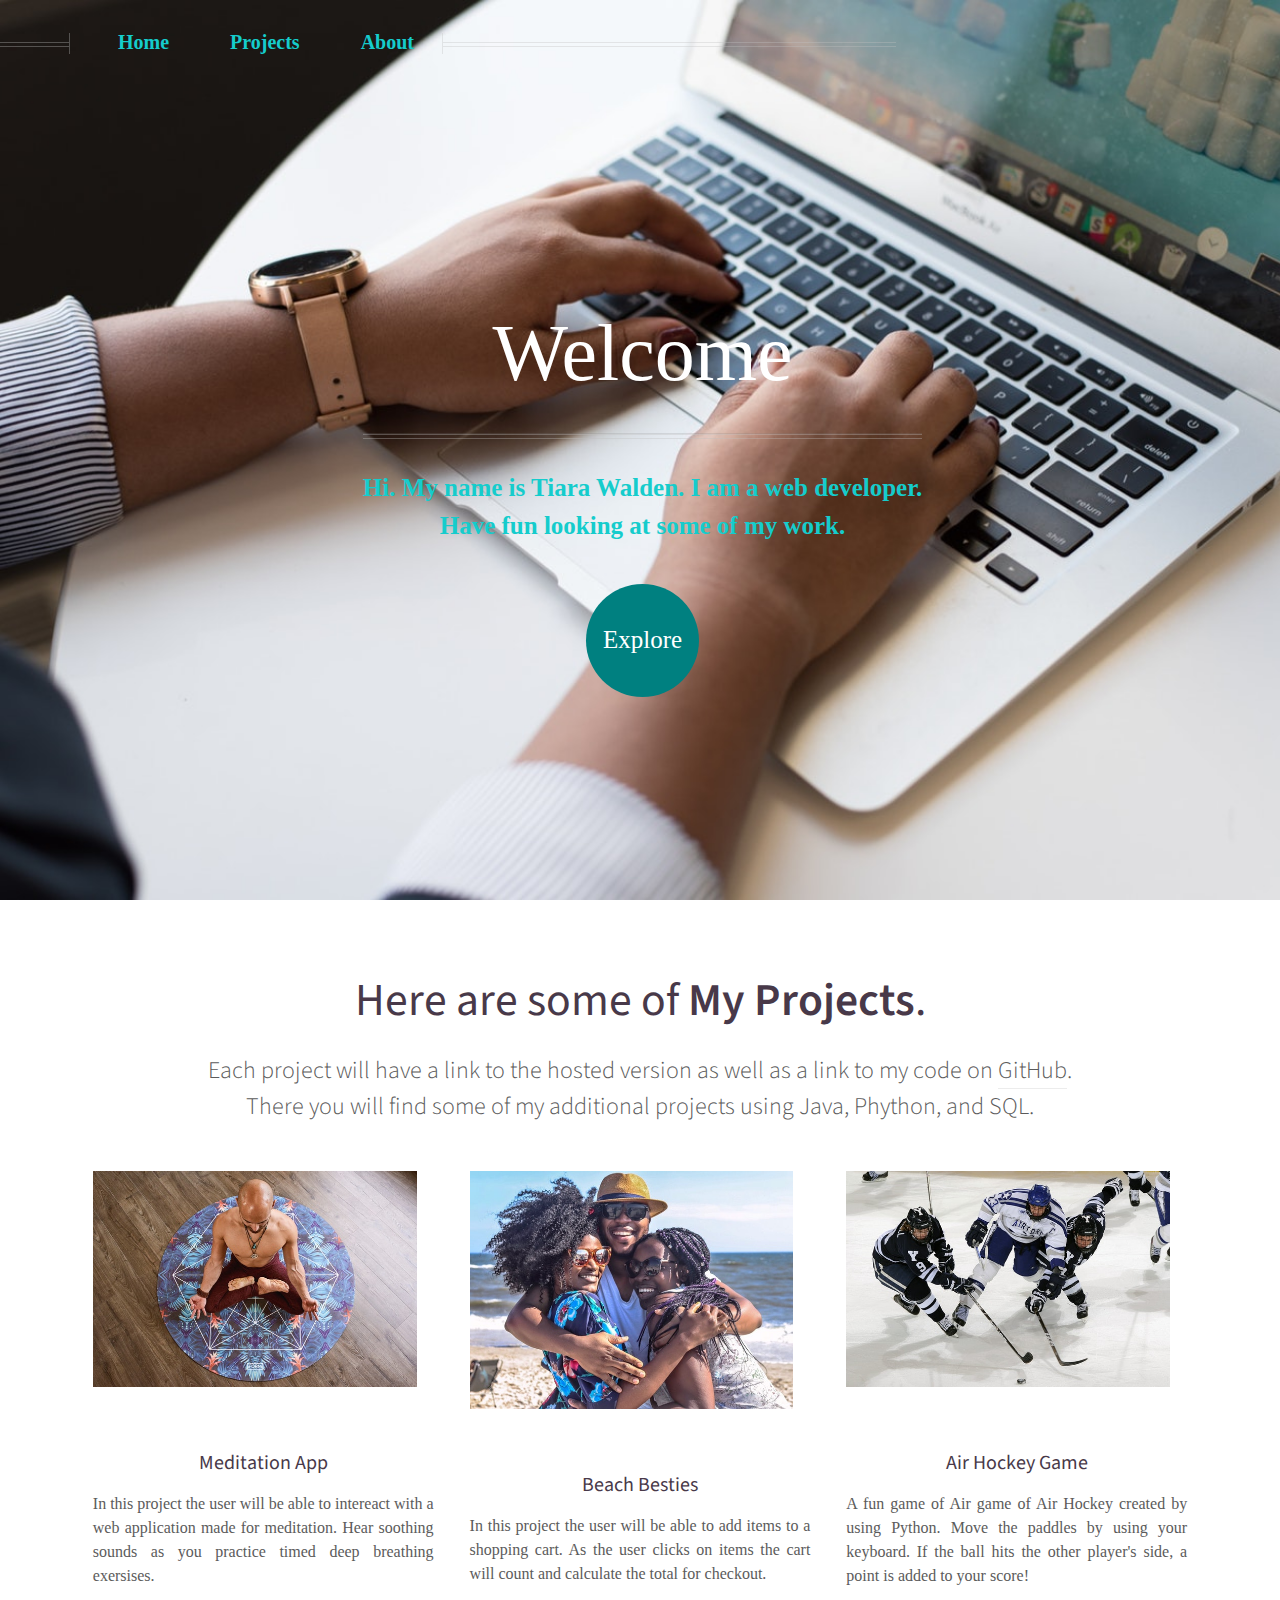
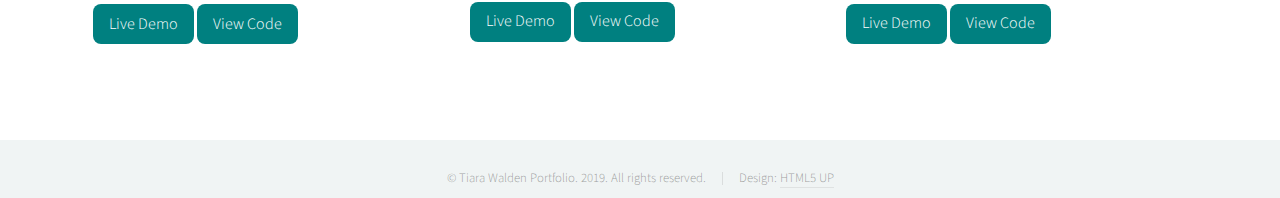
==== commit ddffbf1e: "Working Links" ====
--- a/index.html
+++ b/index.html
@@ -60,26 +60,26 @@
 					<div class="row" id="projects">
 
 						<article class="col-4 col-12-mobile special">
-							<a href="#" class="image featured"><img src="images/meditation.jpg" alt="" /></a>
+							<a href="https://twalden1908.github.io/Meditation-App/" target="_blank" class="image featured"><img src="images/meditation.jpg" alt="" /></a>
 							<header>
-								<h3><a>Meditation App</a></h3>
+								<h3>Meditation App</h3>
 							</header>
 							<p class="project-description">
 								In this project the user will be able to intereact with a web application made for meditation. 
 								Hear soothing sounds as you practice timed deep breathing exersises. 
 							</p>
-							<a class="button" href="https://twalden1908.github.io/meditation.github.io/" target="_blank">Live Demo</a>
+							<a class="button" href="https://twalden1908.github.io/Meditation-App/" target="_blank">Live Demo</a>
 							<a class="button" href="https://github.com/Twalden1908/meditation.github.io.git" target="_blank">View Code</a>
 						</article>
 
 						<article class="col-4 col-12-mobile special">
-							<a href="#" class="image featured"><img src="images/girlsonbeach2.jpg" alt="" /></a>
+							<a href="https://twalden1908.github.io/Beach_Besties/"  target="_blank"class="image featured"><img src="images/girlsonbeach2.jpg" alt="" /></a>
 							<header>
-								<h3><a href="#">Beach Besties</a></h3>
+								<h3>Beach Besties</h3>
 							</header>
 							<p class="project-description"> 
 								In this project the user will be able to add items to a shopping cart. 
-								As the user clicks on items the cart wil count and calculate the total for checkout. 
+								As the user clicks on items the cart will count and calculate the total for checkout. 
 								</p>
 							<a class="button" href="https://twalden1908.github.io/Beach_Besties/" target="_blank">Live Demo</a>
 							<a class="button" href="https://github.com/Twalden1908/Beach_Besties.git" target="_blank">View Code</a>
@@ -87,15 +87,15 @@
 
 						
 						<article class="col-4 col-12-mobile special">
-							<a href="#" class="image featured"><img src="images/hockey.jpg" alt="" /></a>
+							<a href="https://twalden1908.github.io/AirHockey_py/" target="_blank" class="image featured"><img src="images/hockey.jpg" alt="" /></a>
 							<header>
-								<h3><a href="#">Air Hockey Game </a></h3>
+								<h3>Air Hockey Game </h3>
 							</header>
 							<p class="project-description">
 								A fun game of Air game of Air Hockey created by using Python. Move the paddles by using your keyboard.
 								If the ball hits the other player's side, a point is added to your score!  
 							</p>
-							<a class="button" href="#" target="_blank">Live Demo</a>
+							<a class="button" href="https://twalden1908.github.io/AirHockey_py/" target="_blank">Live Demo</a>
 							<a class="button" href="https://github.com/Twalden1908/AirHockey_py.git" target="_blank">View Code</a>
 						</article>
 
